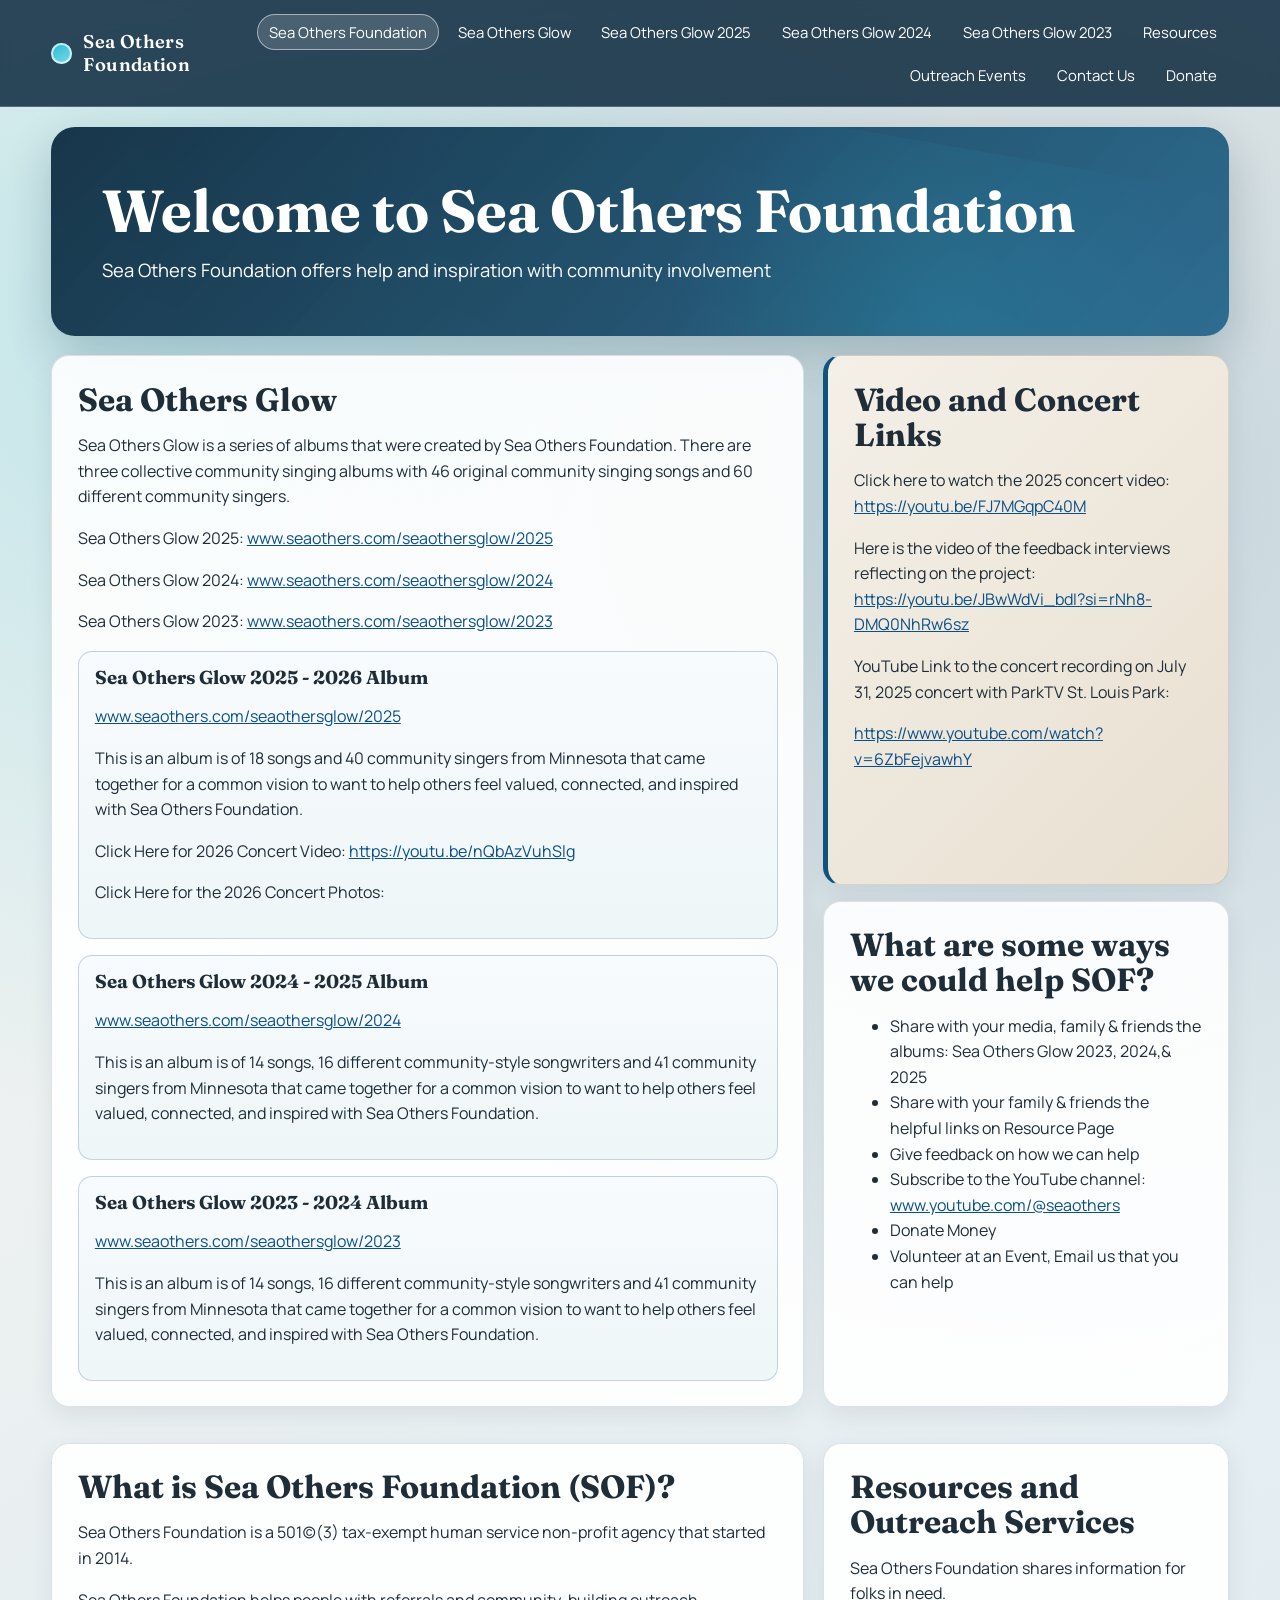
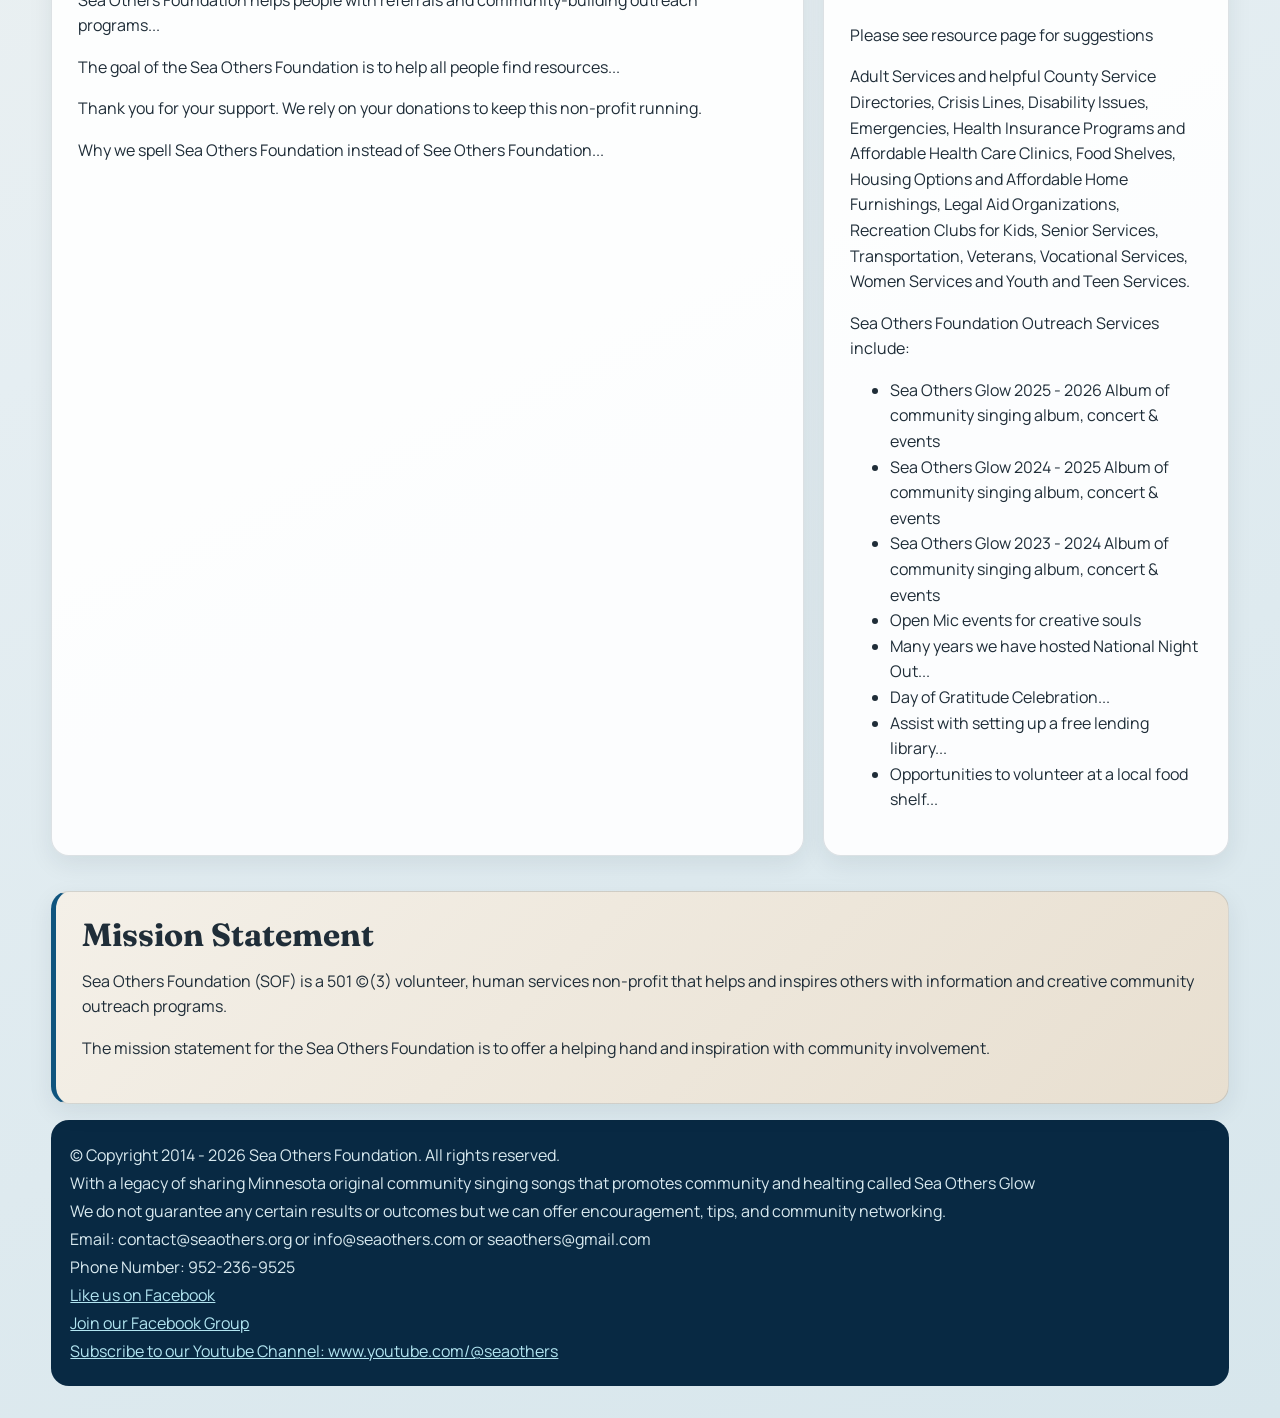
==== index.html @ 993a9326 "Add HTML files for Sea Others Foundation and Glow albums" ====
<!doctype html>
<html lang="en">
  <head>
    <meta charset="UTF-8" />
    <meta name="viewport" content="width=device-width, initial-scale=1.0" />
    <title>Sea Others Foundation</title>
    <link rel="preconnect" href="https://fonts.googleapis.com" />
    <link rel="preconnect" href="https://fonts.gstatic.com" crossorigin />
    <link
      href="https://fonts.googleapis.com/css2?family=Fraunces:opsz,wght@9..144,500;9..144,700&family=Manrope:wght@400;500;700&display=swap"
      rel="stylesheet"
    />
    <link rel="stylesheet" href="styles.css" />
  </head>
  <body>
    <header class="topbar">
      <div class="page-wrap nav-row">
        <a class="brand" href="index.html"><span class="brand-mark"></span>Sea Others Foundation</a>
        <nav class="main-nav" aria-label="Main Navigation">
          <a class="active" href="index.html">Sea Others Foundation</a>
          <a href="seaothersglow/index.html">Sea Others Glow</a>
          <a href="seaothersglow/2025/index.html">Sea Others Glow 2025</a>
          <a href="seaothersglow/2024/index.html">Sea Others Glow 2024</a>
          <a href="seaothersglow/2023/index.html">Sea Others Glow 2023</a>
          <a href="resources/index.html">Resources</a>
          <a href="outreach/index.html">Outreach Events</a>
          <a href="contactus/index.html">Contact Us</a>
          <a href="donate/index.html">Donate</a>
        </nav>
      </div>
    </header>

    <main class="page-wrap">
      <section class="hero">
        <div class="hero-content">
          <h1>Welcome to Sea Others Foundation</h1>
          <p>Sea Others Foundation offers help and inspiration with community involvement</p>
        </div>
      </section>

      <section class="content-grid">
        <article class="card">
          <h2>Sea Others Glow</h2>
          <p>
            Sea Others Glow is a series of albums that were created by Sea Others Foundation. There are three collective
            community singing albums with 46 original community singing songs and 60 different community singers.
          </p>
          <p>Sea Others Glow 2025: <a href="https://www.seaothers.com/seaothersglow/2025">www.seaothers.com/seaothersglow/2025</a></p>
          <p>Sea Others Glow 2024: <a href="https://www.seaothers.com/seaothersglow/2024">www.seaothers.com/seaothersglow/2024</a></p>
          <p>Sea Others Glow 2023: <a href="https://www.seaothers.com/seaothersglow/2023">www.seaothers.com/seaothersglow/2023</a></p>

          <div class="stack">
            <section class="album">
              <h3>Sea Others Glow 2025 - 2026 Album</h3>
              <p><a href="https://www.seaothers.com/seaothersglow/2025">www.seaothers.com/seaothersglow/2025</a></p>
              <p>
                This is an album is of 18 songs and 40 community singers from Minnesota that came together for a common
                vision to want to help others feel valued, connected, and inspired with Sea Others Foundation.
              </p>
              <p>Click Here for 2026 Concert Video: <a href="https://youtu.be/nQbAzVuhSlg">https://youtu.be/nQbAzVuhSlg</a></p>
              <p>Click Here for the 2026 Concert Photos:</p>
            </section>

            <section class="album">
              <h3>Sea Others Glow 2024 - 2025 Album</h3>
              <p><a href="https://www.seaothers.com/seaothersglow/2024">www.seaothers.com/seaothersglow/2024</a></p>
              <p>
                This is an album is of 14 songs, 16 different community-style songwriters and 41 community singers from
                Minnesota that came together for a common vision to want to help others feel valued, connected, and inspired
                with Sea Others Foundation.
              </p>
            </section>

            <section class="album">
              <h3>Sea Others Glow 2023 - 2024 Album</h3>
              <p><a href="https://www.seaothers.com/seaothersglow/2023">www.seaothers.com/seaothersglow/2023</a></p>
              <p>
                This is an album is of 14 songs, 16 different community-style songwriters and 41 community singers from
                Minnesota that came together for a common vision to want to help others feel valued, connected, and inspired
                with Sea Others Foundation.
              </p>
            </section>
          </div>
        </article>

        <aside class="stack">
          <section class="card callout">
            <h2>Video and Concert Links</h2>
            <p>
              Click here to watch the 2025 concert video:
              <a href="https://youtu.be/FJ7MGqpC40M">https://youtu.be/FJ7MGqpC40M</a>
            </p>
            <p>
              Here is the video of the feedback interviews reflecting on the project:
              <a href="https://youtu.be/JBwWdVi_bdI?si=rNh8-DMQ0NhRw6sz">https://youtu.be/JBwWdVi_bdI?si=rNh8-DMQ0NhRw6sz</a>
            </p>
            <p>YouTube Link to the concert recording on July 31, 2025 concert with ParkTV St. Louis Park:</p>
            <p><a href="https://www.youtube.com/watch?v=6ZbFejvawhY">https://www.youtube.com/watch?v=6ZbFejvawhY</a></p>
          </section>

          <section class="card">
            <h2>What are some ways we could help SOF?</h2>
            <ul>
              <li>Share with your media, family &amp; friends the albums: Sea Others Glow 2023, 2024,&amp; 2025</li>
              <li>Share with your family &amp; friends the helpful links on Resource Page</li>
              <li>Give feedback on how we can help</li>
              <li>Subscribe to the YouTube channel: <a href="https://www.youtube.com/@seaothers">www.youtube.com/@seaothers</a></li>
              <li>Donate Money</li>
              <li>Volunteer at an Event, Email us that you can help</li>
            </ul>
          </section>
        </aside>
      </section>

      <section class="content-grid">
        <article class="card">
          <h2>What is Sea Others Foundation (SOF)?</h2>
          <p>Sea Others Foundation is a 501(c)(3) tax-exempt human service non-profit agency that started in 2014.</p>
          <p>Sea Others Foundation helps people with referrals and community-building outreach programs...</p>
          <p>The goal of the Sea Others Foundation is to help all people find resources...</p>
          <p>Thank you for your support. We rely on your donations to keep this non-profit running.</p>
          <p>Why we spell Sea Others Foundation instead of See Others Foundation...</p>
        </article>

        <article class="card">
          <h2>Resources and Outreach Services</h2>
          <p>Sea Others Foundation shares information for folks in need.</p>
          <p>Please see resource page for suggestions</p>
          <p>
            Adult Services and helpful County Service Directories, Crisis Lines, Disability Issues, Emergencies, Health
            Insurance Programs and Affordable Health Care Clinics, Food Shelves, Housing Options and Affordable Home
            Furnishings, Legal Aid Organizations, Recreation Clubs for Kids, Senior Services, Transportation, Veterans,
            Vocational Services, Women Services and Youth and Teen Services.
          </p>
          <p>Sea Others Foundation Outreach Services include:</p>
          <ul>
            <li>Sea Others Glow 2025 - 2026 Album of community singing album, concert &amp; events</li>
            <li>Sea Others Glow 2024 - 2025 Album of community singing album, concert &amp; events</li>
            <li>Sea Others Glow 2023 - 2024 Album of community singing album, concert &amp; events</li>
            <li>Open Mic events for creative souls</li>
            <li>Many years we have hosted National Night Out...</li>
            <li>Day of Gratitude Celebration...</li>
            <li>Assist with setting up a free lending library...</li>
            <li>Opportunities to volunteer at a local food shelf...</li>
          </ul>
        </article>
      </section>

      <section class="card callout">
        <h2>Mission Statement</h2>
        <p>
          Sea Others Foundation (SOF) is a 501 (c)(3) volunteer, human services non-profit that helps and inspires others
          with information and creative community outreach programs.
        </p>
        <p>
          The mission statement for the Sea Others Foundation is to offer a helping hand and inspiration with community
          involvement.
        </p>
      </section>

      <footer class="footer">
        <p>&copy; Copyright 2014 - 2026 Sea Others Foundation. All rights reserved.</p>
        <p>With a legacy of sharing Minnesota original community singing songs that promotes community and healting called Sea Others Glow</p>
        <p>We do not guarantee any certain results or outcomes but we can offer encouragement, tips, and community networking.</p>
        <p>Email: contact@seaothers.org or info@seaothers.com or seaothers@gmail.com</p>
        <p>Phone Number: 952-236-9525</p>
        <p><a href="https://www.facebook.com/seaothers">Like us on Facebook</a></p>
        <p><a href="https://www.facebook.com/groups/253320735348986/">Join our Facebook Group</a></p>
        <p><a href="https://youtube.com/@seaothers?si=VSfJ9uMvMnVHL7HU">Subscribe to our Youtube Channel: www.youtube.com/@seaothers</a></p>
      </footer>
    </main>
  </body>
</html>
---- styles.css ----
:root {
  --ocean-900: #042238;
  --ocean-800: #093a5b;
  --ocean-700: #0f547e;
  --aqua-500: #27b8d6;
  --sand-100: #f4f0e8;
  --sand-200: #e8dfd0;
  --ink-900: #1f2d38;
  --white: #ffffff;
  --shadow: 0 18px 45px rgba(4, 34, 56, 0.2);
}

* {
  box-sizing: border-box;
}

body {
  margin: 0;
  font-family: "Manrope", "Segoe UI", sans-serif;
  color: var(--ink-900);
  background:
    radial-gradient(circle at 12% 10%, rgba(39, 184, 214, 0.25), transparent 28%),
    radial-gradient(circle at 80% 15%, rgba(15, 84, 126, 0.2), transparent 35%),
    linear-gradient(155deg, #f8f5ef 0%, #e5eef2 55%, #d7e6ec 100%);
  min-height: 100vh;
}

.page-wrap {
  width: min(1180px, 92vw);
  margin: 0 auto;
}

.topbar {
  position: sticky;
  top: 0;
  z-index: 10;
  backdrop-filter: blur(10px);
  background: rgba(4, 34, 56, 0.82);
  border-bottom: 1px solid rgba(255, 255, 255, 0.2);
}

.brand {
  display: inline-flex;
  align-items: center;
  gap: 0.7rem;
  text-decoration: none;
  color: var(--white);
  font-family: "Fraunces", Georgia, serif;
  font-weight: 600;
  letter-spacing: 0.02em;
  font-size: 1.15rem;
}

.brand-mark {
  width: 1.8rem;
  aspect-ratio: 1;
  border-radius: 50%;
  background: linear-gradient(150deg, var(--aqua-500), #79dde8);
  box-shadow: inset 0 0 0 2px rgba(255, 255, 255, 0.7);
}

.nav-row {
  display: flex;
  justify-content: space-between;
  align-items: center;
  gap: 1rem;
  padding: 0.85rem 0;
}

.main-nav {
  display: flex;
  flex-wrap: wrap;
  gap: 0.4rem;
  justify-content: flex-end;
}

.main-nav a {
  color: var(--white);
  text-decoration: none;
  font-size: 0.93rem;
  padding: 0.45rem 0.7rem;
  border-radius: 999px;
  border: 1px solid transparent;
  transition: 180ms ease;
}

.main-nav a:hover,
.main-nav a.active {
  border-color: rgba(255, 255, 255, 0.5);
  background: rgba(255, 255, 255, 0.15);
}

.hero {
  margin-top: 1.2rem;
  border-radius: 24px;
  overflow: hidden;
  box-shadow: var(--shadow);
  color: var(--white);
  background:
    linear-gradient(132deg, rgba(4, 34, 56, 0.9), rgba(15, 84, 126, 0.82)),
    linear-gradient(20deg, rgba(244, 240, 232, 0.15), rgba(39, 184, 214, 0.2));
  position: relative;
}

.hero::after {
  content: "";
  position: absolute;
  inset: auto -8% -70% auto;
  width: 65%;
  height: 160%;
  transform: rotate(10deg);
  background: radial-gradient(circle, rgba(39, 184, 214, 0.18), transparent 65%);
}

.hero-content {
  position: relative;
  z-index: 1;
  padding: clamp(2rem, 4vw, 4rem);
}

h1,
h2,
h3 {
  font-family: "Fraunces", Georgia, serif;
  margin-top: 0;
  line-height: 1.1;
}

h1 {
  font-size: clamp(2rem, 4.8vw, 3.7rem);
  margin-bottom: 0.8rem;
}

.hero p {
  max-width: 68ch;
  line-height: 1.6;
  margin: 0;
  font-size: clamp(1rem, 1.7vw, 1.15rem);
}

.content-grid {
  display: grid;
  grid-template-columns: 1.3fr 0.7fr;
  gap: 1.2rem;
  margin: 1.2rem 0 2.2rem;
}

.card {
  background: rgba(255, 255, 255, 0.9);
  border: 1px solid rgba(4, 34, 56, 0.13);
  border-radius: 18px;
  padding: clamp(1rem, 2.5vw, 1.6rem);
  box-shadow: 0 8px 25px rgba(4, 34, 56, 0.08);
  animation: rise 540ms ease both;
}

.card h2 {
  font-size: clamp(1.4rem, 3vw, 2rem);
  margin-bottom: 0.7rem;
}

.card p,
.card li {
  line-height: 1.6;
}

.card a {
  color: #0a4f88;
}

.stack {
  display: grid;
  gap: 1rem;
}

.album {
  border-radius: 14px;
  border: 1px solid rgba(9, 58, 91, 0.2);
  background: linear-gradient(180deg, #f8fbfd 0%, #eef6f8 100%);
  padding: 1rem;
}

.album h3 {
  margin-bottom: 0.4rem;
}

.callout {
  background: linear-gradient(135deg, var(--sand-100), var(--sand-200));
  border-left: 5px solid #0f547e;
}

.footer {
  margin: 1rem 0 2rem;
  border-radius: 18px;
  background: #082943;
  color: #d8e9ef;
  padding: 1.2rem;
}

.footer p,
.footer li {
  margin: 0.25rem 0;
  line-height: 1.5;
}

.footer a {
  color: #b2e5f1;
}

@keyframes rise {
  from {
    opacity: 0;
    transform: translateY(12px);
  }

  to {
    opacity: 1;
    transform: translateY(0);
  }
}

@media (max-width: 900px) {
  .content-grid {
    grid-template-columns: 1fr;
  }

  .main-nav {
    justify-content: flex-start;
  }

  .nav-row {
    display: block;
    padding-bottom: 1rem;
  }

  .brand {
    margin-bottom: 0.65rem;
  }
}
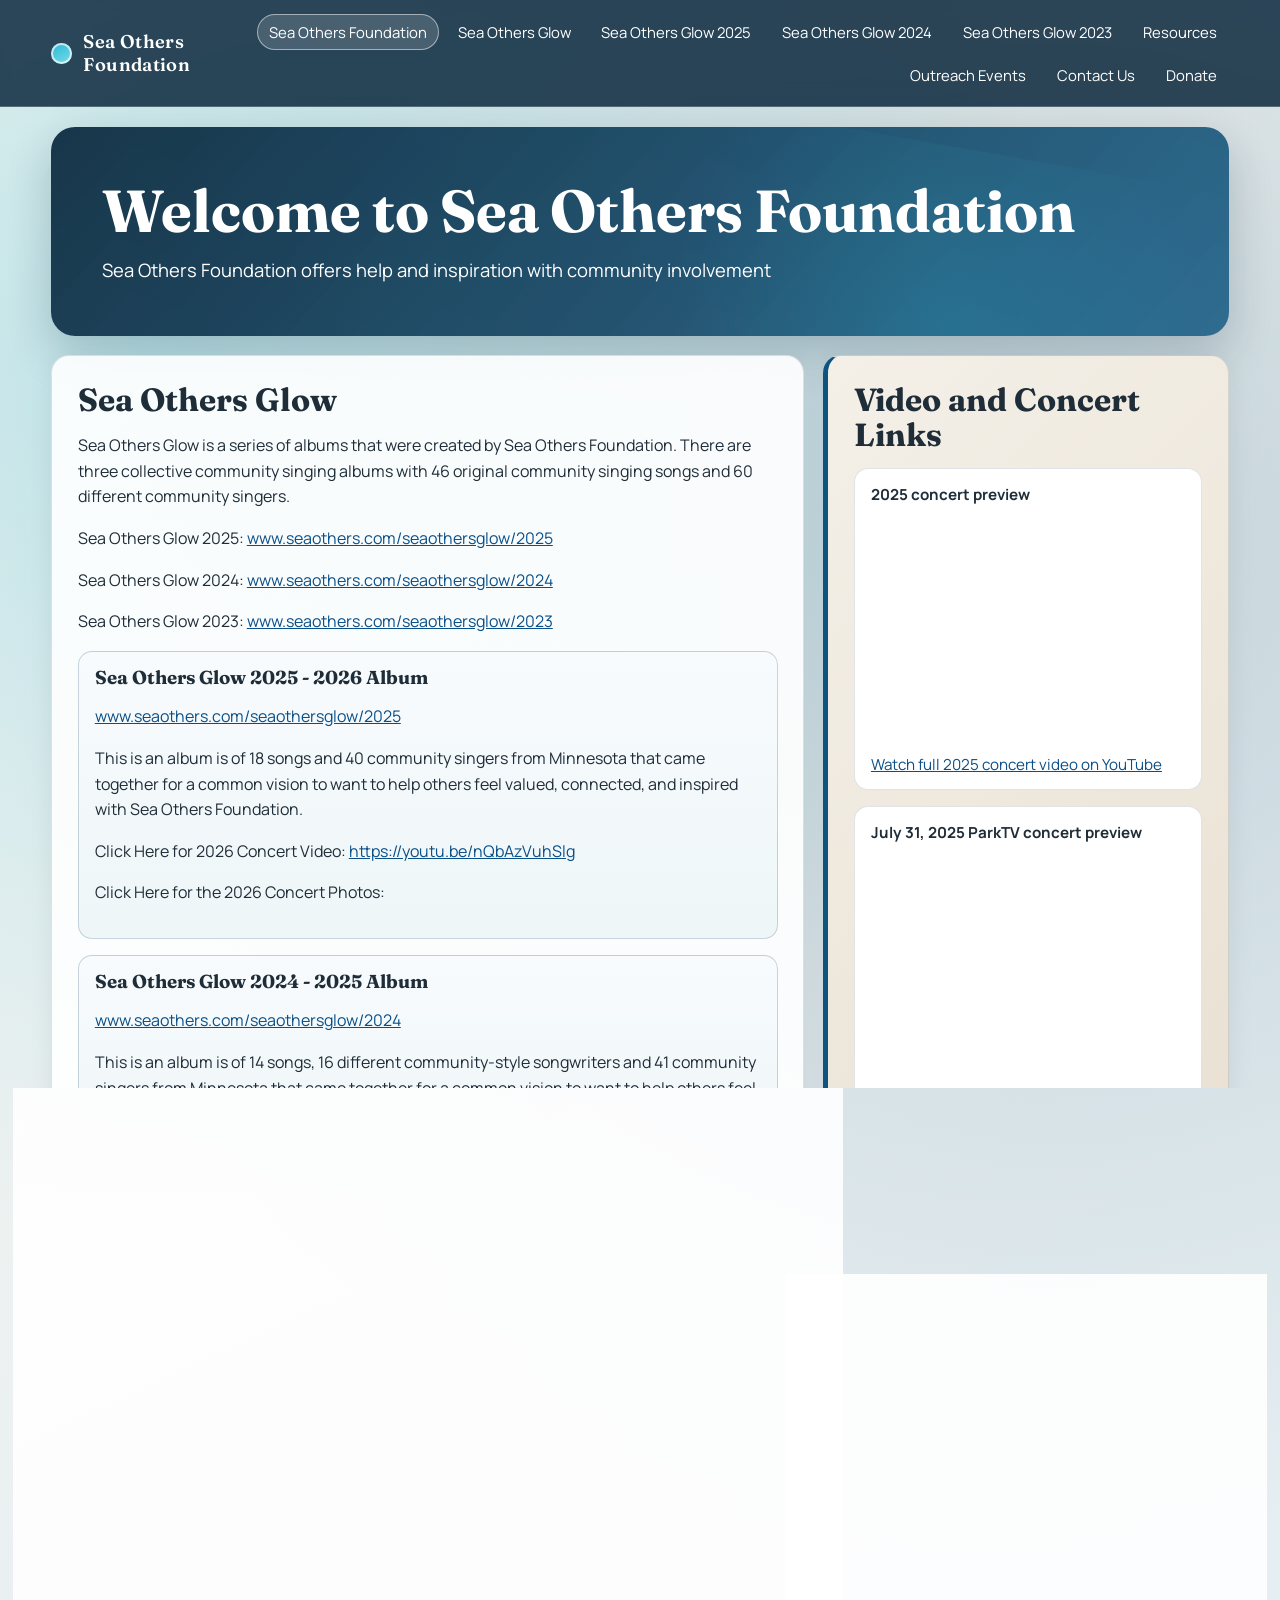
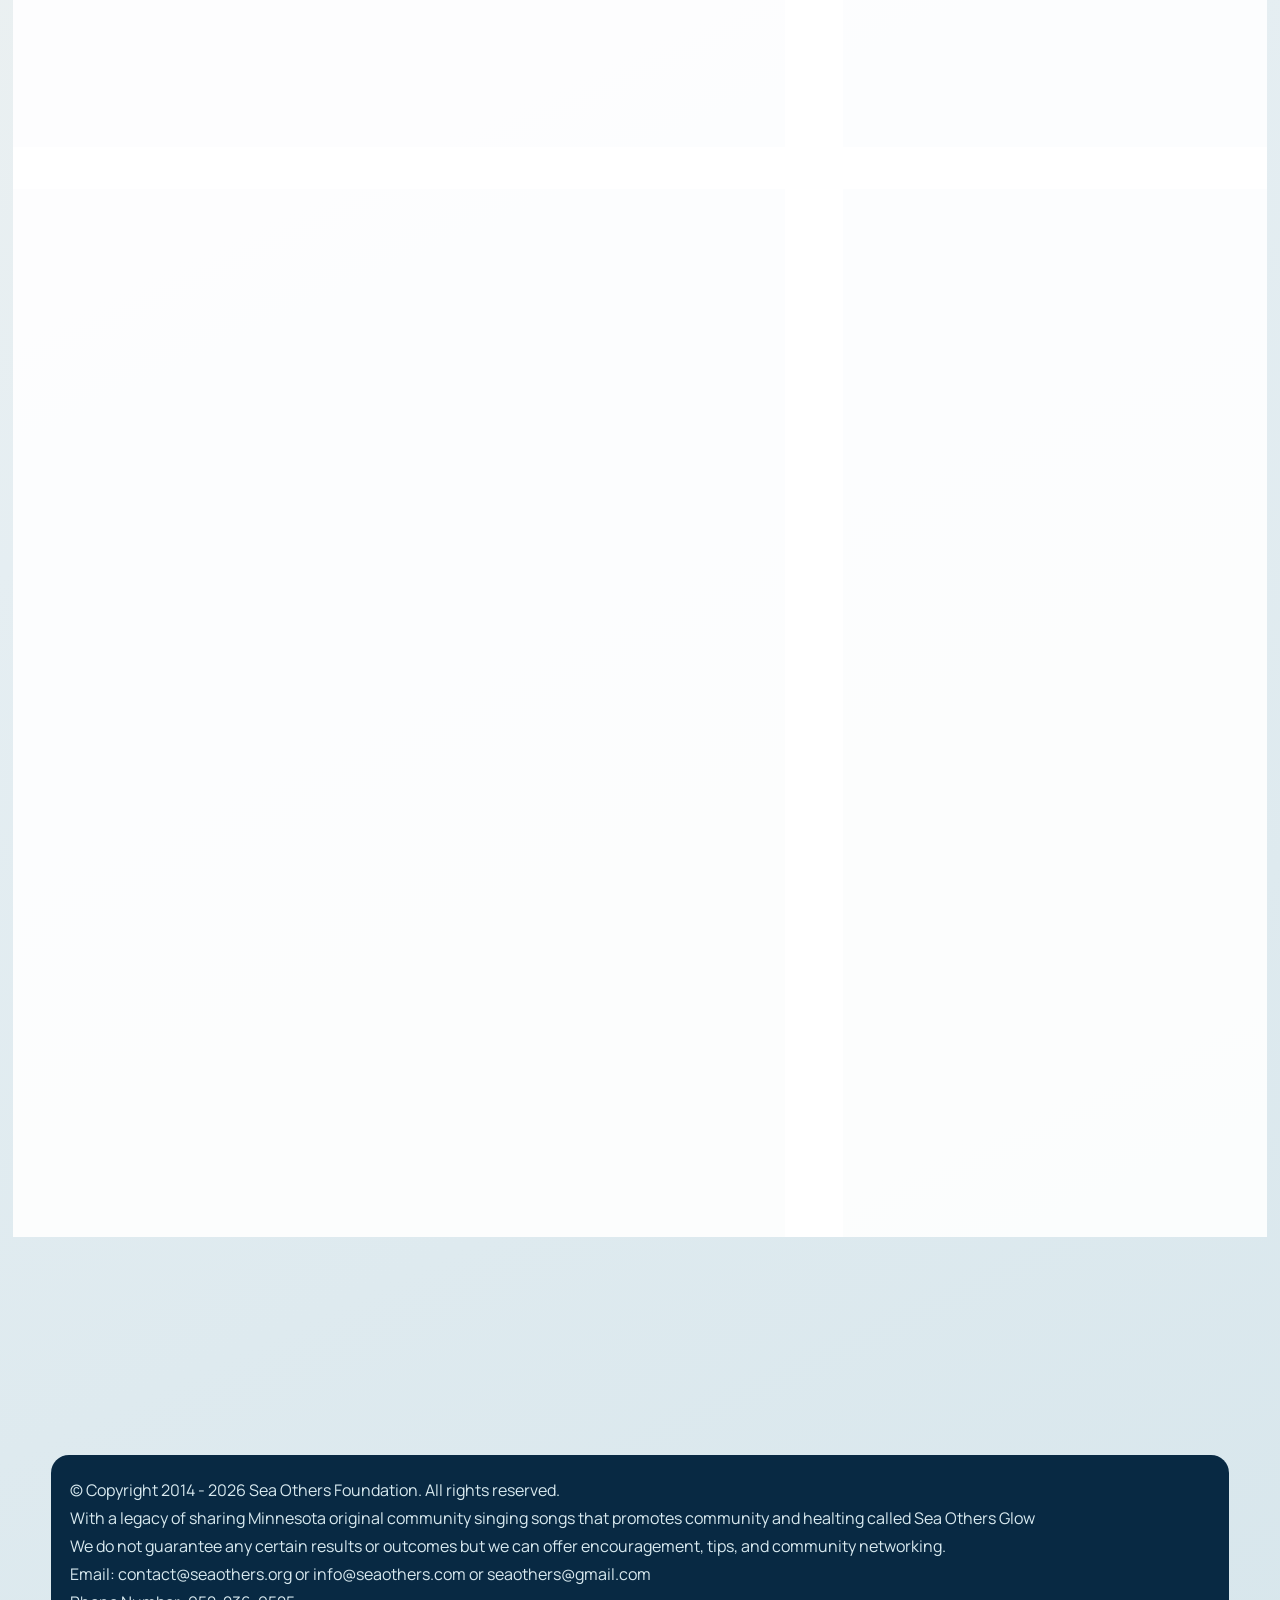
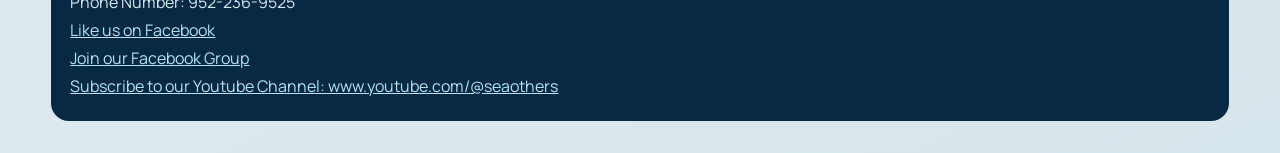
==== commit c28fa85f: "Enhance video section with previews and styling for concert links" ====
--- a/index.html
+++ b/index.html
@@ -86,16 +86,22 @@
         <aside class="stack">
           <section class="card callout">
             <h2>Video and Concert Links</h2>
-            <p>
-              Click here to watch the 2025 concert video:
-              <a href="https://youtu.be/FJ7MGqpC40M">https://youtu.be/FJ7MGqpC40M</a>
-            </p>
+            <div class="video-preview">
+              <div>
+                <p><strong>2025 concert preview</strong></p>
+                <iframe src="https://www.youtube.com/embed/FJ7MGqpC40M" title="2025 Concert Video Preview" allow="accelerometer; autoplay; clipboard-write; encrypted-media; gyroscope; picture-in-picture" allowfullscreen></iframe>
+                <p><a href="https://youtu.be/FJ7MGqpC40M">Watch full 2025 concert video on YouTube</a></p>
+              </div>
+              <div>
+                <p><strong>July 31, 2025 ParkTV concert preview</strong></p>
+                <iframe src="https://www.youtube.com/embed/6ZbFejvawhY" title="July 31 2025 Concert Preview" allow="accelerometer; autoplay; clipboard-write; encrypted-media; gyroscope; picture-in-picture" allowfullscreen></iframe>
+                <p><a href="https://www.youtube.com/watch?v=6ZbFejvawhY">Watch full ParkTV concert video on YouTube</a></p>
+              </div>
+            </div>
             <p>
               Here is the video of the feedback interviews reflecting on the project:
               <a href="https://youtu.be/JBwWdVi_bdI?si=rNh8-DMQ0NhRw6sz">https://youtu.be/JBwWdVi_bdI?si=rNh8-DMQ0NhRw6sz</a>
             </p>
-            <p>YouTube Link to the concert recording on July 31, 2025 concert with ParkTV St. Louis Park:</p>
-            <p><a href="https://www.youtube.com/watch?v=6ZbFejvawhY">https://www.youtube.com/watch?v=6ZbFejvawhY</a></p>
           </section>
 
           <section class="card">
--- a/styles.css
+++ b/styles.css
@@ -189,6 +189,32 @@
   border-left: 5px solid #0f547e;
 }
 
+.video-preview {
+  display: grid;
+  gap: 1rem;
+  margin: 1rem 0;
+}
+
+.video-preview > div {
+  border: 1px solid rgba(4, 34, 56, 0.12);
+  border-radius: 14px;
+  overflow: hidden;
+  background: #fff;
+}
+
+.video-preview p {
+  margin: 0.85rem 1rem 0.75rem;
+  font-size: 0.95rem;
+}
+
+.video-preview iframe {
+  width: 100%;
+  aspect-ratio: 16 / 9;
+  border: 0;
+  display: block;
+  min-height: 220px;
+}
+
 .footer {
   margin: 1rem 0 2rem;
   border-radius: 18px;
